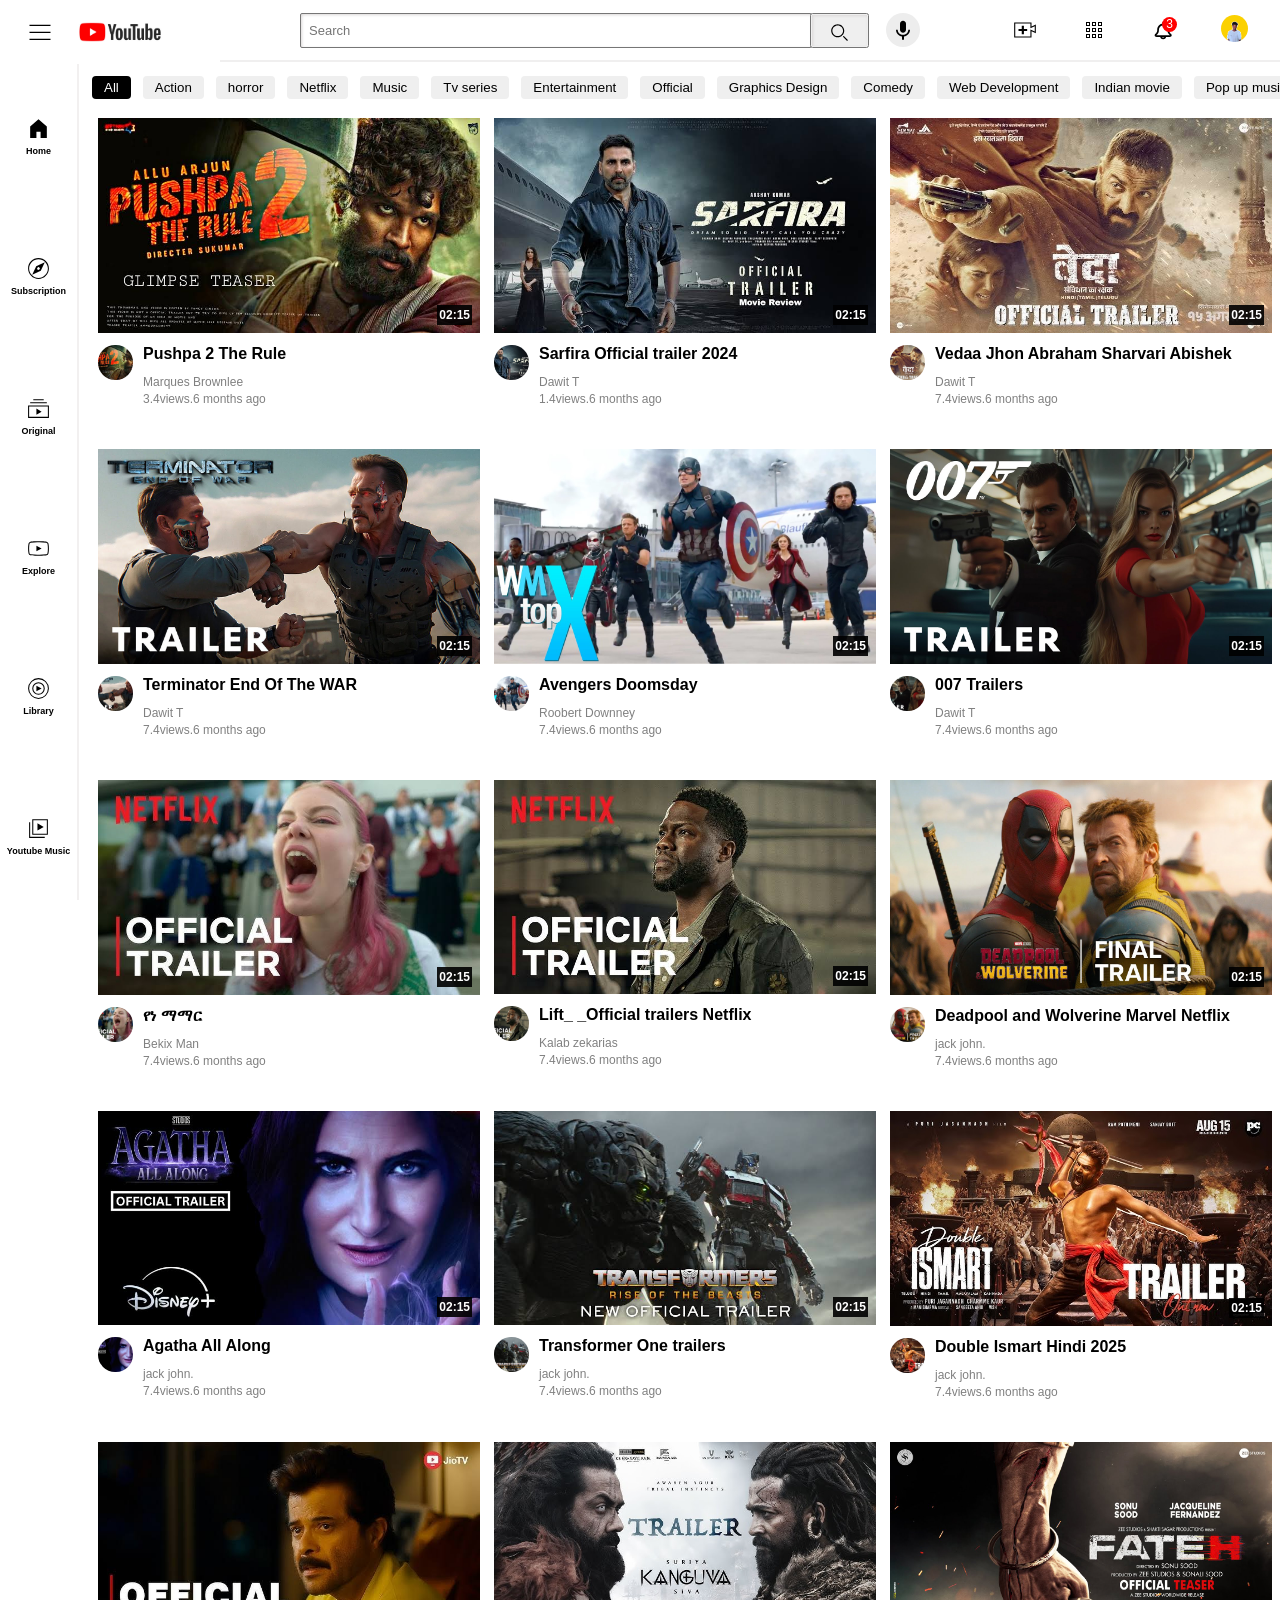
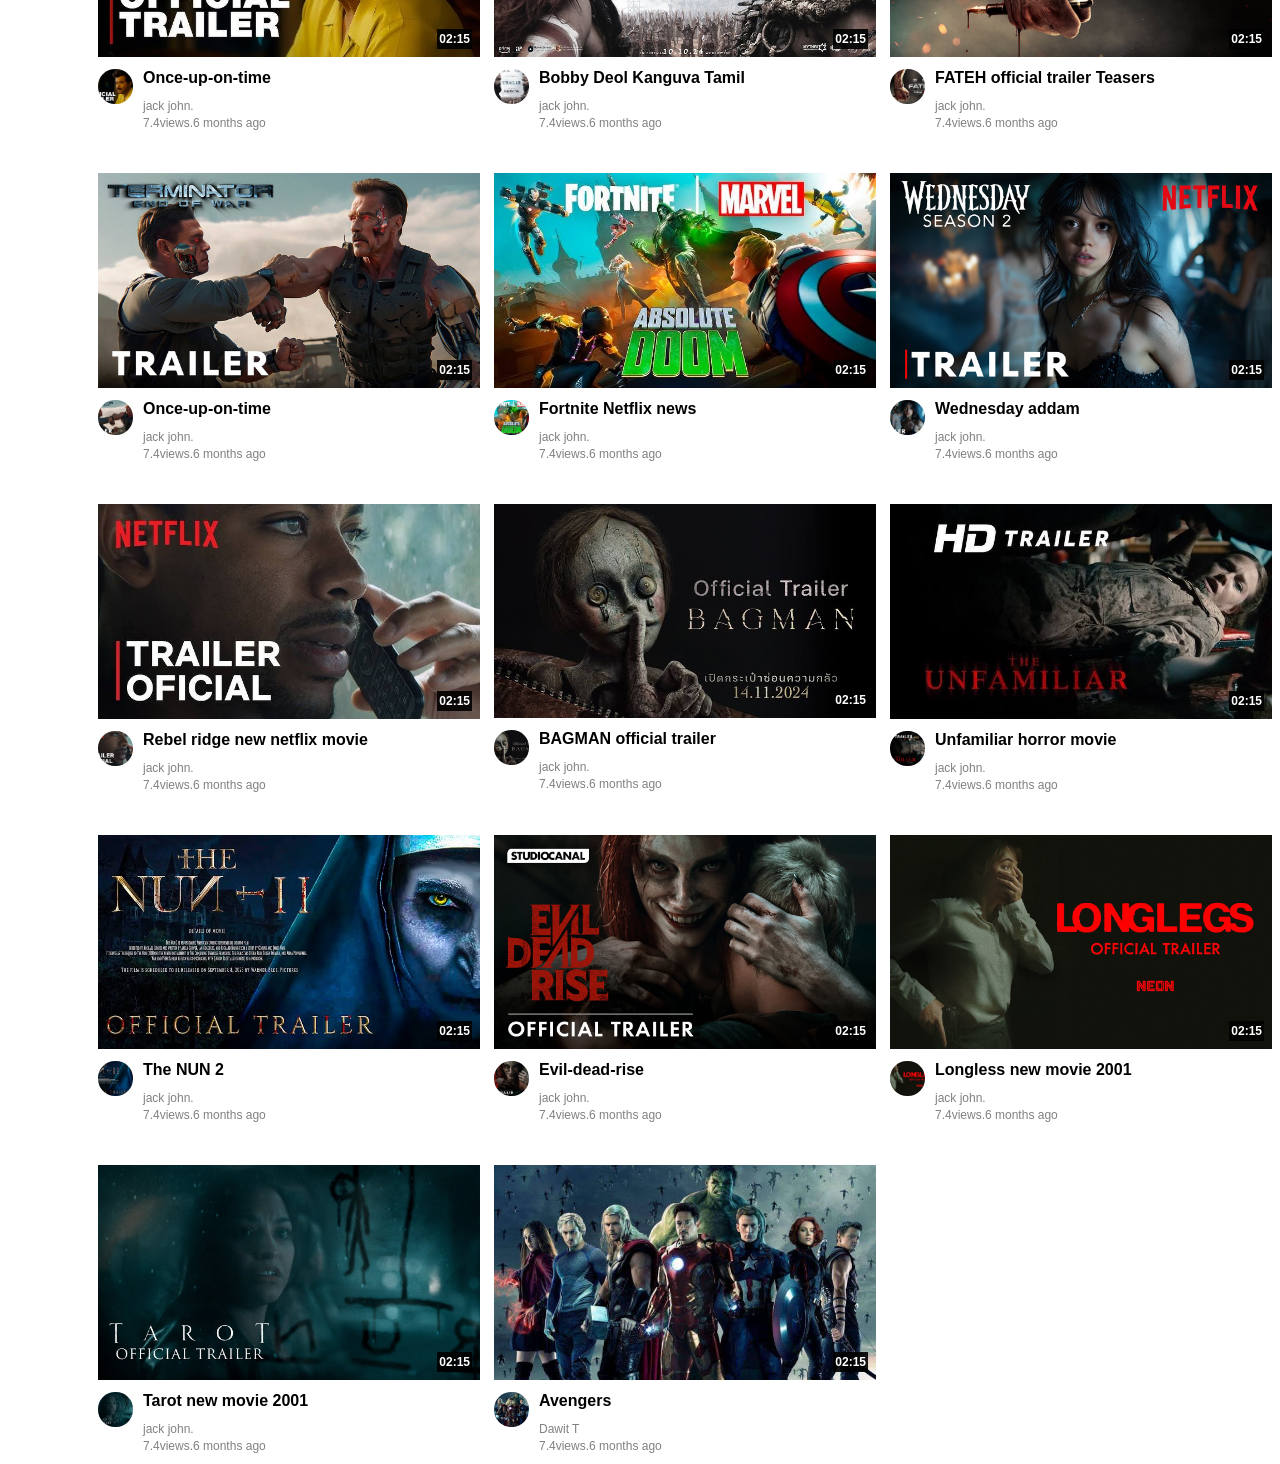
==== index.html @ 9d621e64 "Update and rename youtube.html to index.html" ====
<!DOCTYPE html>
<html>
    <head>
        <title>youtube.com</title>
        <meta charset="utf-8">
        <link rel="stylesheet" href="youtube.css">
        <link rel="stylesheet" href="https://cdnjs.cloudflare.com/ajax/libs/font-awesome/6.6.0/css/all.min.css" />
    </head>
    <body>
       
          
        <div class="header">
            <div class="left-section">
               <div class="menu js-menu"> <img src="YT icon/hamburger-menu.svg"></div> 
                <img class="youtube-logo" src="youtube-logo.png">
            </div>
            <div class="middle-section">
                <input class="input" type="text" name="" placeholder="Search">
                <button class="search">
                    <img src="YT icon/magnifiers.svg" alt="">
                    <div class="voice-tool">search</div>
                </button>
                <button class="micraphone">
                    <img src="YT icon/voice-fill-svgrepo-com.svg" alt="">
                    <div class="voice-tool">search by voice</div>
                </button>
            </div>
            <div class="right-section">
                <div class="upload-icon-container">
                    <img class="upload-icon" src="YT icon/upload.svg">
                    <div class=" voice-tool tool">upload video</div>
                </div>
                <div class="youtube-app-icon">
                    <img class="apps" src="YT icon/youtube-apps.svg">
                    <div class="voice-tool">apps</div>
                </div>
                <div class="notfication-container">
                    <img class="notification-icon" src="YT icon/notification-4-svgrepo-com.svg">
                      <div class="notify-num">3</div>
                      <div class="voice-tool">Notifications</div>
                </div>
                <div><img class="top-profile-picture" src="YT Image/piscart.jpg" alt=""></div>
            </div>
        </div>
      
          <div class="side-bar">
              <div class="side">
                 <img src="YT icon/home.svg" alt="">
                 <div>Home</div>
             </div>
              <div class="side ">
                   <img src="YT icon/explore.svg" alt="">
                   <div>Subscription</div>
              </div>
              <div class="side ">
                   <img src="YT icon/subscriptions.svg" alt="">
                   <div>Original</div>
              </div>
              <div class="side ">
                <img src="YT icon/originals.svg" alt="">
                <div>Explore</div>
              </div>
              <div class="side" tooltips="music">
                <img src="YT icon/youtube-music.svg" alt="">
                <div>Library</div>
              </div>
              <div class="side ">
                  <img src="YT icon/library.svg" alt="">
                  <div>Youtube Music</div>
              </div>
          </div>

          <div class="absolute-side-bar js-absolute-side-bar">
              <div class="absolute-side-bar-header">
                <div class="left-section side-top">
                    <div class="menu js-menu"> <img src="YT icon/hamburger-menu.svg"></div> 
                     <img class="youtube-logo" src="youtube-logo.png">
                 </div>
                 
                 <div class="absolute-side-bar-middle">
                    <div class="absolute-side-bar-middle-items" style="font-weight: bold">
                        <img src="YT icon/home.svg" alt="">
                         <span>Home</span>
                    </div>
                    <div class="absolute-side-bar-middle-items">
                        <img src="YT icon/explore.svg" alt="">
                         <span>Explore</span>
                    </div>
                    <div class="absolute-side-bar-middle-items">
                        <img src="YT icon/subscriptions.svg" alt="">
                         <span>Subscription</span>
                    </div>
                 </div>
                 <hr style="width: 85%;border: 0;height: 1px;background: #ccc;">
                 <div class="absolute-side-bar-middle">
                    <div class="absolute-side-bar-middle-items">
                        <img src="YT icon/library.svg" alt="">
                         <span>You</span>
                    </div>
                    <div class="absolute-side-bar-middle-items">
                        <img src="YT icon/explore.svg" alt="">
                         <span>History</span>
                    </div>
                 </div>
                 <hr style="width: 85%;border: 0;height: 1px;background: #ccc;">
                 <div style="padding-left: 29px; font-style: italic;margin-bottom: 18px;">
                    <p>Sign in to like video,<br> comment, and subscribe</p>
                    <button class="sign-in-button">Sign in</button>
                 </div>
                 <hr style="width: 85%;border: 0;height: 1px;background: #ccc;">
                 <div class="absolute-side-bar-middle">
                    <h3>Explore</h3>
                    <div class="absolute-side-bar-middle-items">
                        <img src="YT icon/library.svg" alt="">
                         <span>Trending</span>
                    </div>
                    <div class="absolute-side-bar-middle-items">
                        <img src="YT icon/explore.svg" alt="">
                         <span>Music</span>
                    </div>
                    <div class="absolute-side-bar-middle-items">
                        <img src="YT icon/subscriptions.svg" alt="">
                         <span>Live</span>
                    </div>
                    <div class="absolute-side-bar-middle-items">
                        <img src="YT icon/home.svg" alt="">
                         <span>Gaming</span>
                    </div>
                    <div class="absolute-side-bar-middle-items">
                        <img src="YT icon/voice-search-icon.svg" alt="">
                         <span>News</span>
                    </div>
                    <div class="absolute-side-bar-middle-items">
                        <img src="YT icon/subscriptions.svg" alt="">
                         <span>Sports</span>
                    </div>
                    <div class="absolute-side-bar-middle-items">
                        <img src="YT icon/library.svg" alt="">
                         <span>Learning</span>
                    </div>
                    <div class="absolute-side-bar-middle-items">
                        <img src="YT icon/explore.svg" alt="">
                         <span>Fashion and beauty</span>
                    </div>
                 </div>
              </div>   
          </div>

          <div class="top-button">
             <button class="btn is-toggled js-active">All</button>
             <button class="btn btn-action" name = "action">Action</button>
             <button class="btn btn-action" name = "horror">horror</button>
             <button class="btn btn-action" name = "netflix">Netflix</button>
             <button class="btn">Music</button>
             <button class="btn">Tv series</button>
             <button class="btn">Entertainment</button>
             <button class="btn">Official</button>
             <button class="btn">Graphics Design</button>
             <button class="btn">Comedy</button>
             <button class="btn">Web Development</button>
             <button class="btn">Indian movie</button>
             <button class="btn">Pop up music</button>
             <button class="btn">Amharic film</button>
             <button class="btn">Sport</button>
             <button class="btn">Recently uploaded</button>
          </div>
         <div class="isClosed">
            <div class="trailer-container">
                <div class="video-cont">
                    <video class="video" src="YT video/avg.mp4" controls></video>
                    <div class="close-video">X</div>
                </div>
               
              </div>

         </div>
    <div class="js-grid-container ">
        <div class="video-grid ">
          
        </div>
       </div>
        



       <script type="module" src="index.js"></script>
    </body>
</html>
---- youtube.css ----
body{
    padding-top: 110px;
    padding-left:90px;
    position: relative;
    overflow-x: hidden;
    font-family: Arial;
}
.side{
    background-color: transparent;
    height: 130px;
    width:109%;
    margin-bottom: 15px;
    margin-top:13px;
    margin-right: 23px;
    font-size: 20px;
    margin-left: 13px;
    padding-top: 15px;
    padding-bottom: 4px;
    text-align: center;
    cursor: pointer;
}
.side:hover{
    background-color: rgb(229, 227, 227);
}
.side-bar{
   
    position:fixed;
    display: flex;
    flex-direction: column;
    align-items: center;
    justify-content: start;
    background-color: rgb(255, 255, 255);
    top:60px;
    bottom: 0;
    left: 0px;
    width: 77px;
    z-index: 100;
    border-right: 2px solid rgb(242, 240, 240);
  
}
.side{
    display: flex;
    flex-direction: column;
    align-items: center;
    justify-content: center;
    margin: 0;
}
.side img{
    width: 25px;
    margin-bottom: 5px;
}
.side div{
    font-size: 9px;
    font-family: Arial;
    font-weight: bold;
}
.header{
    background-color: white;
    display: flex;
    flex-direction: row;
    height: 60px;
    margin-bottom:20px;
    border-bottom: 2px solid rgb(240, 239, 239);
    position:fixed;
    top: 0;
    left: 0;
    right: 0;
    z-index: 4;
}
.left-section{
    width: 300px;
    display: flex;
    align-items: center;
    overflow: hidden;
}

.menu{
     margin-left: 16px;
     margin-right: 9px;
    background-color: transparent;
    height: 30px;
    width: 30px;
    padding: 10px 10px;
   border-radius: 25px;
   
}
.menu img{
    width: 28px;
    margin-top: 2px;
}
.menu:hover{
    background-color: rgb(236, 232, 232); 
}
.youtube-logo{
    width:90px;
    
    object-fit: cover;

}
.middle-section{
    flex: 1;
    align-items: center;
    display: flex;
}
.input{
    width: 90px;
    flex: 1;
    max-width: 500px;
   height: 31px;
   font-weight: bold;
    font-family: Arial;
    border-radius: 2px;
    border-width: 1px;
    padding-left: 8px;
    border-style: solid;
    box-shadow: inset 1px 1px 3px rgb(219, 216, 216);
}
.input:focus{
    outline: none;
}
.input::placeholder{
    font-weight: 400;
    font-size: 13px;
    padding-top: 8px;
}
.search{
   display: flex;
   justify-content: center;
   height: 35px;
    padding-left: 18px;
    padding-right: 18px;
    margin-left: -2px;
    margin-right: 17px;
    position: relative;
    box-shadow: inset 1px 1px 3px rgb(219, 216, 216);
    cursor: pointer;
    z-index: 4;
}
.search img{
    margin-top: 7px;
   
   
    width: 19px;
    font-size: 15px;
}
.micraphone{
    display: flex;
    justify-content: center;
   height: 34px;
   width: 34px;
   border-radius: 17px;
   border: none;
   cursor: pointer;
   background-color: rgb(237, 237, 237);
   position: relative;
   z-index: 4;
}
.micraphone img{
    margin-top: 2px;
    width: 28px;
}
.voice-tool{
    position:absolute;
    top: 40px;
    
    background-color: rgb(141, 140, 140);
    color: rgb(255, 255, 255);
    padding: 5px 8px 5px 8px;
   
    z-index: 200;
    display: flex;
    
    border-radius: 2px;
    opacity: 0;
    transition: 0.2s;
    pointer-events: none;
    white-space:nowrap;
}

.upload-icon-container,
.notfication-container,
.youtube-app-icon{
    font-family: Arial;
    position: relative;
    display: flex;
    justify-content: center;
    align-items: center;
   font-size: 14px;
   
}

 .micraphone:hover .voice-tool,
 .search:hover .voice-tool,
 .upload-icon-container:hover .voice-tool,
 .youtube-app-icon:hover .voice-tool,
 .notfication-container:hover .voice-tool{
    opacity: 1;
 }

.right-section{
    margin-right: 10PX;
    width: 280px;
    display: flex;
    flex-shrink:flex;
    justify-content: space-around;
    align-items: center;
}
.right-section div{
    cursor: pointer;
}
.top-profile-picture{
    width: 27px;
    height: 27px;
    border-radius: 50%;
}
.apps{
   width: 24px;
}
.upload-icon{
    width: 26px;
}
.notification-icon{
    width: 27px;
}
.notify-num{
    position: absolute;
    top: 0;
    display: flex;
    justify-content: center;
    align-items: center;
    right: 0px;
    background-color: red;
    color: white;
    width: 15px;
    height: 15px;
    font-size: 12px;
    border-radius: 50%;
}

.absolute-side-bar{
    position: fixed;
    background-color: rgb(255, 255, 255);
    top: -10px;
    width: 240px;
    height: 100vh;
    z-index: 100;
    overflow-y: scroll;
    overflow-x: hidden;
    left:-100%;
    transition: left .35s;
}

.absolute-side-bar-header{
    padding: 72px 0 0 0;
}
.side-top{
    overflow: hidden;
    position: fixed;
    top: 0;
    left: 0;
    width: 220px;
    background-color: rgb(255, 255, 255);
}
.side-bar-visible{
    left: 0%;
}
.absolute-side-bar-middle{
    padding: 15px 23px 23px 23px;
   /*  padding-left: 23px;
    padding-top: 15px; */
}
.absolute-side-bar-middle-items{
    display: flex;
    align-items: center;
    gap: 14px;
    font-size: 15px;
    font-style: italic;
    font-weight: 400;
    background-color: transparent;
    padding: 7px 9px;
    border-radius: 13px;
}
.absolute-side-bar-middle-items:hover{
    background-color: rgb(239, 239, 239);
}
.absolute-side-bar-middle-items span{
    cursor: pointer;
}
.absolute-side-bar-middle-items img{
    width: 30px;
}
.explores i{
    font-size: 24px;
    padding-left: 3px;
}
.sign-in-button{
    padding: 8px 16px;
    background-color: rgb(243, 243, 243);
    border: none;
    border: 1px solid rgb(215, 215, 215);
    border-radius: 17px;
    font-weight: bold;
    color: hsl(240, 78%, 61%);
    font-size: 15px;
    font-style: italic;
    cursor: pointer;
    transition: background-color .2s;
}
.sign-in-button:hover{
    background-color: hsla(240, 100%, 50%, 0.1);
}
.top-button{
    display: flex;
    align-items: center;
    justify-content: space-between;
    gap: 5px;
    position: fixed;
    top: 62px;
    left: 92px;
    background-color: rgb(255, 255, 255);
    padding-top: 14px;
    padding-bottom: 8px;
    width: 100%;
    overflow-x: scroll;
    flex: none;
    z-index: 2;
  
}

.top-button::-webkit-scrollbar{
    display: none;
}
.top-button button{
    white-space: nowrap;
    border: none;
    border-radius: 4px;
    padding: 4px 12px;
    margin-right: 7px;
    cursor: pointer;
}
.is-toggled{
    background-color: rgb(0, 0, 0);
    color:rgb(255, 255, 255);
}
.thumbnail{
   width:100%;
   margin-bottom: 8px; 
   cursor: pointer;
}
.video-info img {
    width: 35px;
    height: 35px;
    object-fit: cover;
    border-radius: 17px;
}
.image-container{
    position: relative;
}
.video-time{
    position: absolute;
    bottom: 20px;
    right: 8px;
    font-family: Arial;
    font-size: 12px;
    color: white;
    font-weight: bold;
    padding: 3px 2px;
    background-color: rgba(0,0,0,0.9);
}
.video-info h4{
    font-family:Arial;
    font-weight:bold;
    width: 100%;
    margin-top: 0;
    margin-bottom: 12px;
}
.stats p{
    margin-top: 0;
    margin-bottom: 0;
    color: gray;
    font-family: Arial;
    font-size: 12px;
    margin-bottom: 3px;
}
.video-info p{
   
}
.video-about{
 display: grid;
 grid-template-columns: 45px 1fr;
}
.video-grid{
    display: grid;
    grid-template-columns:  1fr 1fr 1fr;
    column-gap: 14px;
    row-gap: 40px;
}
.trailer-container{
  
    position: relative;
 }
.video-cont{
    position: relative;
    background-color: rgb(0, 0, 0);
    padding: 38px 0;
}
.js-grid-container{
   /*  position: relative; */
}

.moving-right{
    padding-left: 153px;
    transition: padding 0.27s linear .1s;
}
.isClosed{
    display: none;
    opacity: 0;
    transition: opacity 2s;
    
}
.isClose{
    display: block;
    opacity: 1;
}
.video-cont video{
  position: relative;
   width: 80%;
   top: 50%;
   left: 50%;
   transform: translate(-50%,0%);
}
.js-video-grid{
   display: none;
}
.close-video{
  position: absolute;
  top: 9px;
  left: 10px;
  color: white;
  cursor: pointer;
 
}
@media(max-width:750px){
    .video-grid{
        grid-template-columns:   1fr 1fr;
    }
}


@media(max-width:550px){
    .video-grid{
        grid-template-columns: 1fr;
    }
    .side-bar{    
        display: none;
    }
    .middle-section{
       /*  position: relative; */
    }
    .input{
     display: none;
    }
    .search{
        display: none;
    }
    .close-Search{
        visibility: visible;
    }
    .top-button{
        left: 0;
        padding-left: 10px;
    }
    body{
        padding-left:0;
    }
}
.subscribe{
   
   
   
    cursor: pointer;
}
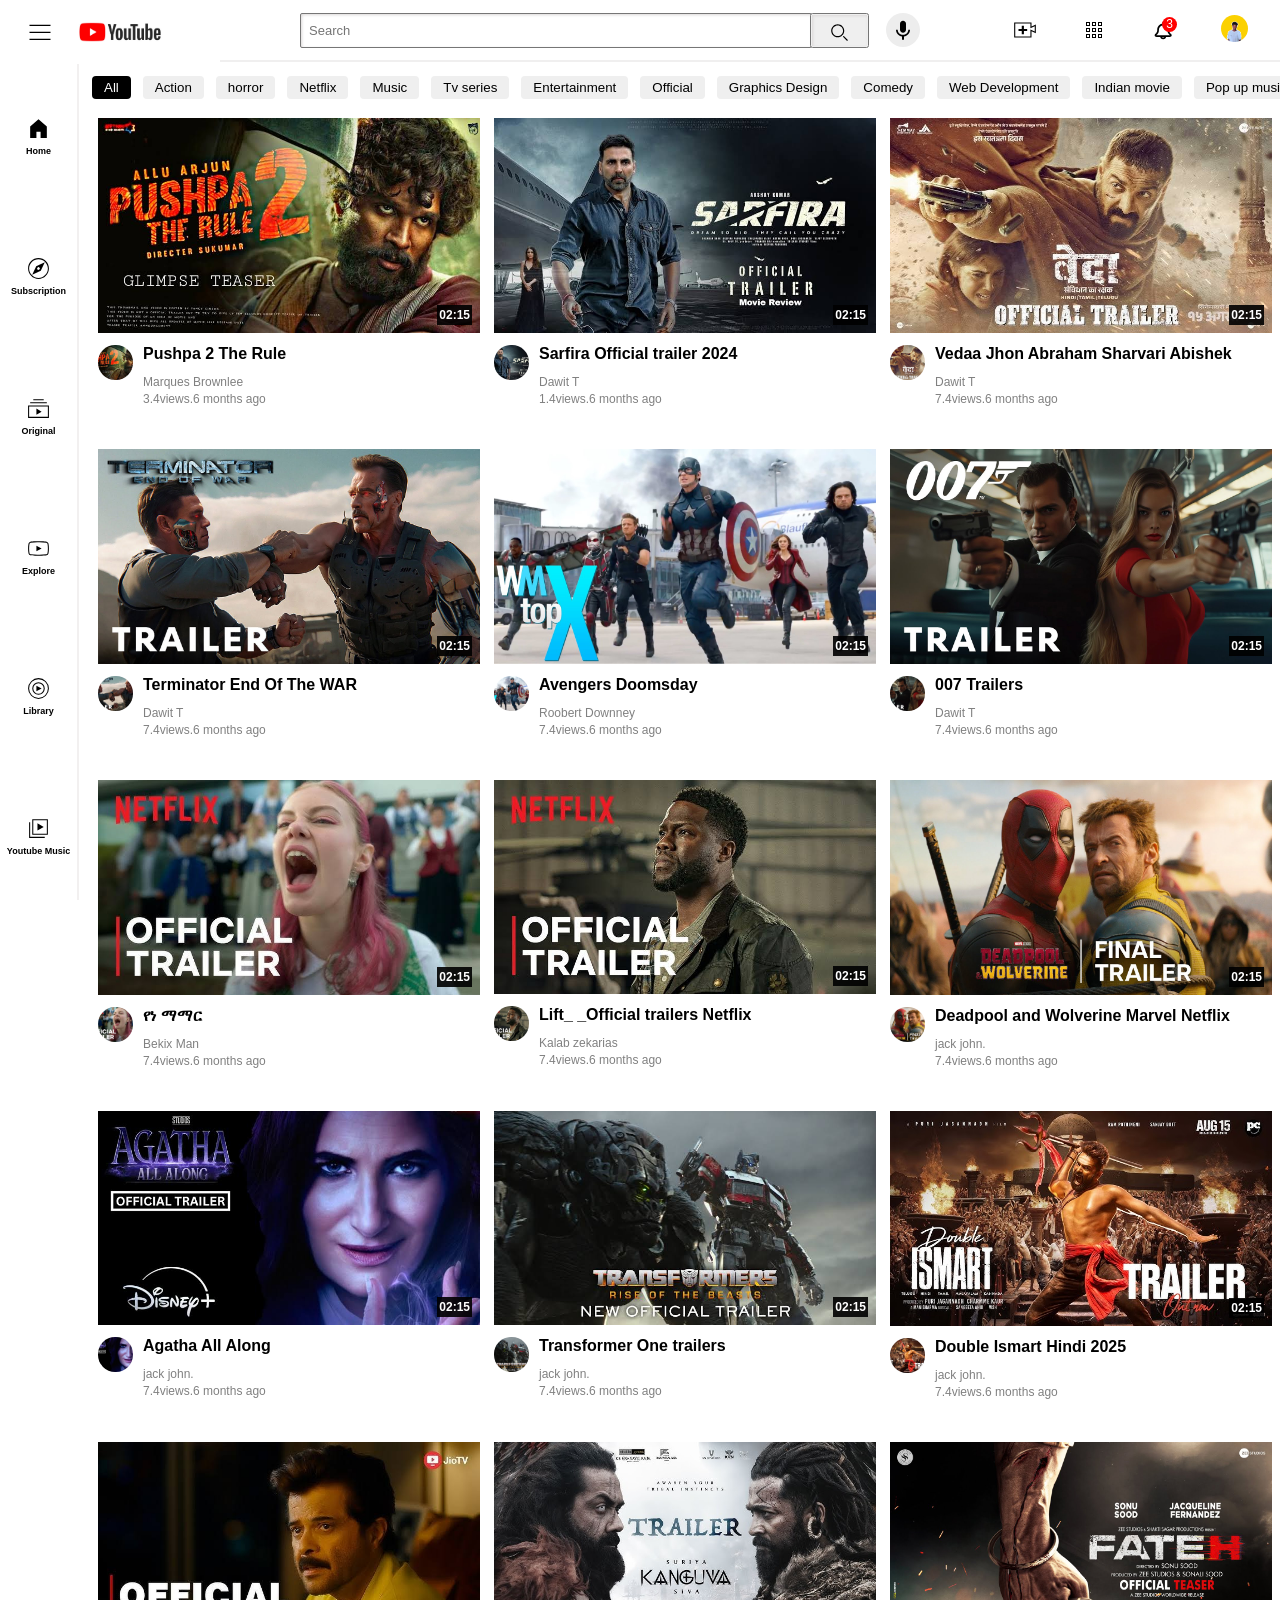
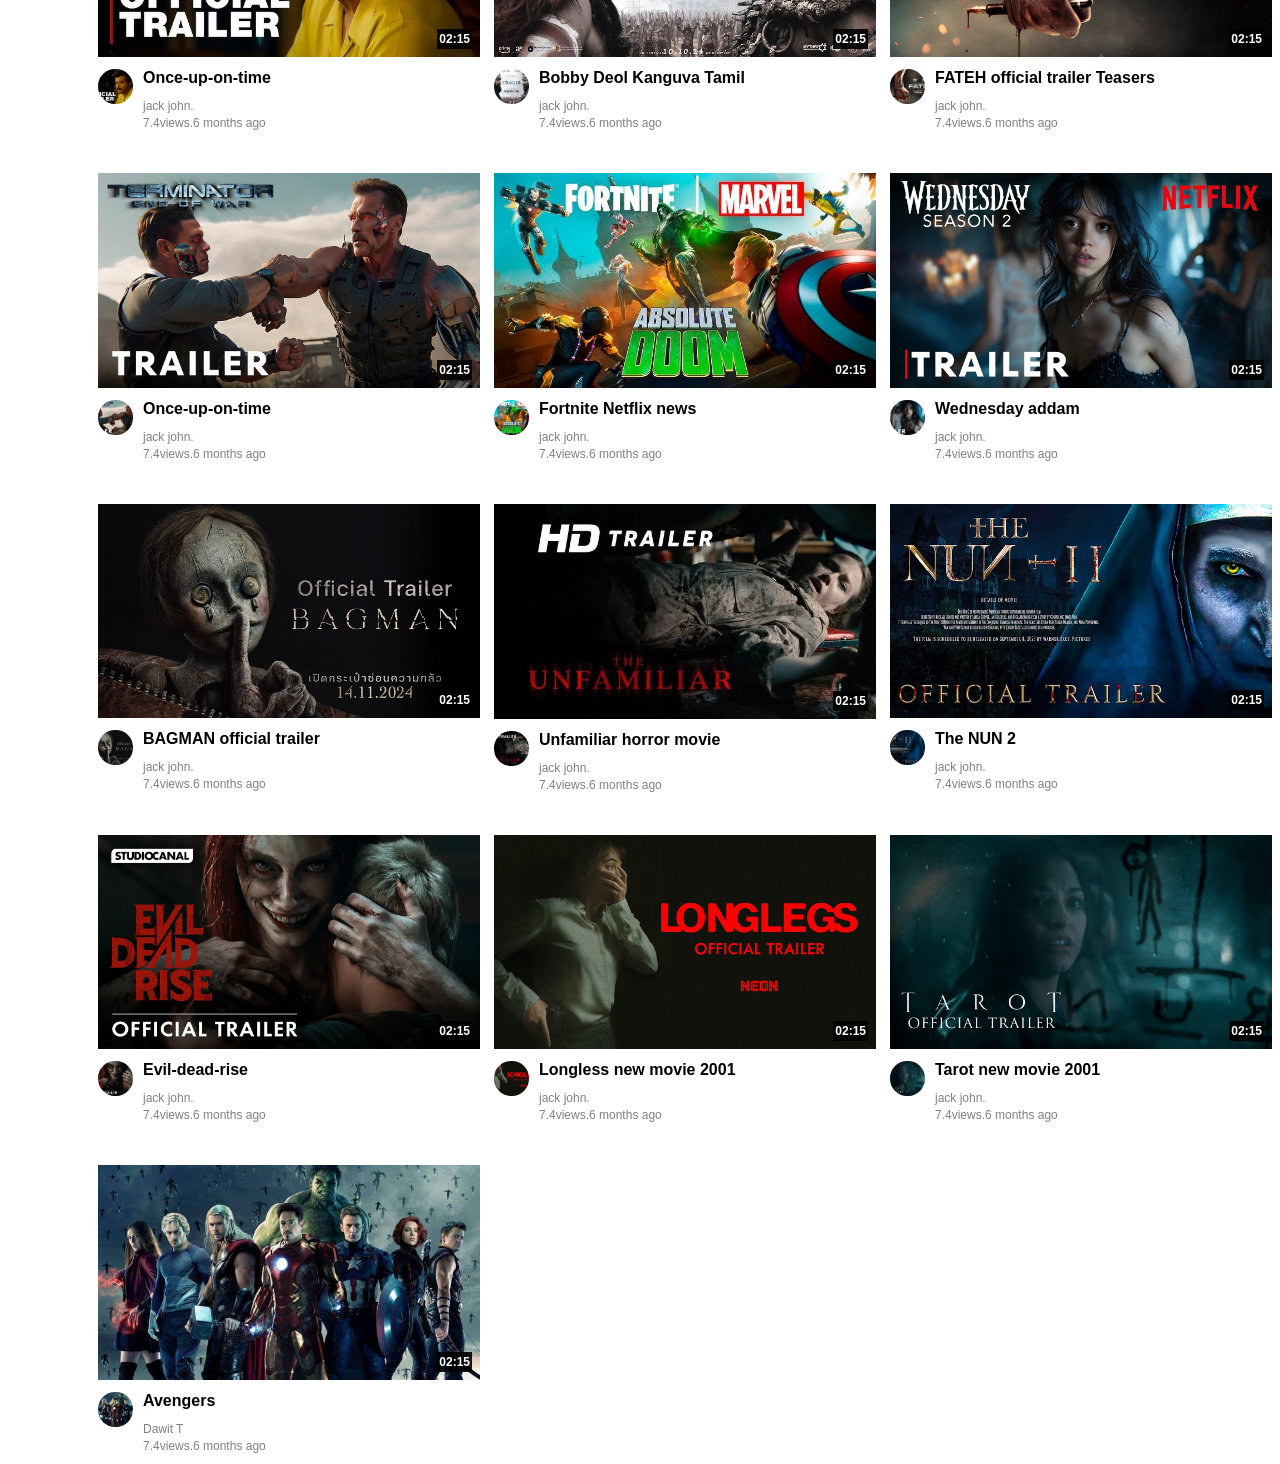
==== commit 30cc8af6: "Initial commit" ====
--- a/index.html
+++ b/index.html
@@ -1,188 +1,188 @@
-<!DOCTYPE html>
-<html>
-    <head>
-        <title>youtube.com</title>
-        <meta charset="utf-8">
-        <link rel="stylesheet" href="youtube.css">
-        <link rel="stylesheet" href="https://cdnjs.cloudflare.com/ajax/libs/font-awesome/6.6.0/css/all.min.css" />
-    </head>
-    <body>
-       
-          
-        <div class="header">
-            <div class="left-section">
-               <div class="menu js-menu"> <img src="YT icon/hamburger-menu.svg"></div> 
-                <img class="youtube-logo" src="youtube-logo.png">
-            </div>
-            <div class="middle-section">
-                <input class="input" type="text" name="" placeholder="Search">
-                <button class="search">
-                    <img src="YT icon/magnifiers.svg" alt="">
-                    <div class="voice-tool">search</div>
-                </button>
-                <button class="micraphone">
-                    <img src="YT icon/voice-fill-svgrepo-com.svg" alt="">
-                    <div class="voice-tool">search by voice</div>
-                </button>
-            </div>
-            <div class="right-section">
-                <div class="upload-icon-container">
-                    <img class="upload-icon" src="YT icon/upload.svg">
-                    <div class=" voice-tool tool">upload video</div>
-                </div>
-                <div class="youtube-app-icon">
-                    <img class="apps" src="YT icon/youtube-apps.svg">
-                    <div class="voice-tool">apps</div>
-                </div>
-                <div class="notfication-container">
-                    <img class="notification-icon" src="YT icon/notification-4-svgrepo-com.svg">
-                      <div class="notify-num">3</div>
-                      <div class="voice-tool">Notifications</div>
-                </div>
-                <div><img class="top-profile-picture" src="YT Image/piscart.jpg" alt=""></div>
-            </div>
-        </div>
-      
-          <div class="side-bar">
-              <div class="side">
-                 <img src="YT icon/home.svg" alt="">
-                 <div>Home</div>
-             </div>
-              <div class="side ">
-                   <img src="YT icon/explore.svg" alt="">
-                   <div>Subscription</div>
-              </div>
-              <div class="side ">
-                   <img src="YT icon/subscriptions.svg" alt="">
-                   <div>Original</div>
-              </div>
-              <div class="side ">
-                <img src="YT icon/originals.svg" alt="">
-                <div>Explore</div>
-              </div>
-              <div class="side" tooltips="music">
-                <img src="YT icon/youtube-music.svg" alt="">
-                <div>Library</div>
-              </div>
-              <div class="side ">
-                  <img src="YT icon/library.svg" alt="">
-                  <div>Youtube Music</div>
-              </div>
-          </div>
-
-          <div class="absolute-side-bar js-absolute-side-bar">
-              <div class="absolute-side-bar-header">
-                <div class="left-section side-top">
-                    <div class="menu js-menu"> <img src="YT icon/hamburger-menu.svg"></div> 
-                     <img class="youtube-logo" src="youtube-logo.png">
-                 </div>
-                 
-                 <div class="absolute-side-bar-middle">
-                    <div class="absolute-side-bar-middle-items" style="font-weight: bold">
-                        <img src="YT icon/home.svg" alt="">
-                         <span>Home</span>
-                    </div>
-                    <div class="absolute-side-bar-middle-items">
-                        <img src="YT icon/explore.svg" alt="">
-                         <span>Explore</span>
-                    </div>
-                    <div class="absolute-side-bar-middle-items">
-                        <img src="YT icon/subscriptions.svg" alt="">
-                         <span>Subscription</span>
-                    </div>
-                 </div>
-                 <hr style="width: 85%;border: 0;height: 1px;background: #ccc;">
-                 <div class="absolute-side-bar-middle">
-                    <div class="absolute-side-bar-middle-items">
-                        <img src="YT icon/library.svg" alt="">
-                         <span>You</span>
-                    </div>
-                    <div class="absolute-side-bar-middle-items">
-                        <img src="YT icon/explore.svg" alt="">
-                         <span>History</span>
-                    </div>
-                 </div>
-                 <hr style="width: 85%;border: 0;height: 1px;background: #ccc;">
-                 <div style="padding-left: 29px; font-style: italic;margin-bottom: 18px;">
-                    <p>Sign in to like video,<br> comment, and subscribe</p>
-                    <button class="sign-in-button">Sign in</button>
-                 </div>
-                 <hr style="width: 85%;border: 0;height: 1px;background: #ccc;">
-                 <div class="absolute-side-bar-middle">
-                    <h3>Explore</h3>
-                    <div class="absolute-side-bar-middle-items">
-                        <img src="YT icon/library.svg" alt="">
-                         <span>Trending</span>
-                    </div>
-                    <div class="absolute-side-bar-middle-items">
-                        <img src="YT icon/explore.svg" alt="">
-                         <span>Music</span>
-                    </div>
-                    <div class="absolute-side-bar-middle-items">
-                        <img src="YT icon/subscriptions.svg" alt="">
-                         <span>Live</span>
-                    </div>
-                    <div class="absolute-side-bar-middle-items">
-                        <img src="YT icon/home.svg" alt="">
-                         <span>Gaming</span>
-                    </div>
-                    <div class="absolute-side-bar-middle-items">
-                        <img src="YT icon/voice-search-icon.svg" alt="">
-                         <span>News</span>
-                    </div>
-                    <div class="absolute-side-bar-middle-items">
-                        <img src="YT icon/subscriptions.svg" alt="">
-                         <span>Sports</span>
-                    </div>
-                    <div class="absolute-side-bar-middle-items">
-                        <img src="YT icon/library.svg" alt="">
-                         <span>Learning</span>
-                    </div>
-                    <div class="absolute-side-bar-middle-items">
-                        <img src="YT icon/explore.svg" alt="">
-                         <span>Fashion and beauty</span>
-                    </div>
-                 </div>
-              </div>   
-          </div>
-
-          <div class="top-button">
-             <button class="btn is-toggled js-active">All</button>
-             <button class="btn btn-action" name = "action">Action</button>
-             <button class="btn btn-action" name = "horror">horror</button>
-             <button class="btn btn-action" name = "netflix">Netflix</button>
-             <button class="btn">Music</button>
-             <button class="btn">Tv series</button>
-             <button class="btn">Entertainment</button>
-             <button class="btn">Official</button>
-             <button class="btn">Graphics Design</button>
-             <button class="btn">Comedy</button>
-             <button class="btn">Web Development</button>
-             <button class="btn">Indian movie</button>
-             <button class="btn">Pop up music</button>
-             <button class="btn">Amharic film</button>
-             <button class="btn">Sport</button>
-             <button class="btn">Recently uploaded</button>
-          </div>
-         <div class="isClosed">
-            <div class="trailer-container">
-                <div class="video-cont">
-                    <video class="video" src="YT video/avg.mp4" controls></video>
-                    <div class="close-video">X</div>
-                </div>
-               
-              </div>
-
-         </div>
-    <div class="js-grid-container ">
-        <div class="video-grid ">
-          
-        </div>
-       </div>
-        
-
-
-
-       <script type="module" src="index.js"></script>
-    </body>
-</html>
+<!DOCTYPE html>
+<html>
+    <head>
+        <title>youtube.com</title>
+        <meta charset="utf-8">
+        <link rel="stylesheet" href="youtube.css">
+        <link rel="stylesheet" href="https://cdnjs.cloudflare.com/ajax/libs/font-awesome/6.6.0/css/all.min.css" />
+    </head>
+    <body>
+       
+          
+        <div class="header">
+            <div class="left-section">
+               <div class="menu js-menu"> <img src="YT icon/hamburger-menu.svg"></div> 
+                <img class="youtube-logo" src="youtube-logo.png">
+            </div>
+            <div class="middle-section">
+                <input class="input" type="text" name="" placeholder="Search">
+                <button class="search">
+                    <img src="YT icon/magnifiers.svg" alt="">
+                    <div class="voice-tool">search</div>
+                </button>
+                <button class="micraphone">
+                    <img src="YT icon/voice-fill-svgrepo-com.svg" alt="">
+                    <div class="voice-tool">search by voice</div>
+                </button>
+            </div>
+            <div class="right-section">
+                <div class="upload-icon-container">
+                    <img class="upload-icon" src="YT icon/upload.svg">
+                    <div class=" voice-tool tool">upload video</div>
+                </div>
+                <div class="youtube-app-icon">
+                    <img class="apps" src="YT icon/youtube-apps.svg">
+                    <div class="voice-tool">apps</div>
+                </div>
+                <div class="notfication-container">
+                    <img class="notification-icon" src="YT icon/notification-4-svgrepo-com.svg">
+                      <div class="notify-num">3</div>
+                      <div class="voice-tool">Notifications</div>
+                </div>
+                <div><img class="top-profile-picture" src="YT Image/piscart.jpg" alt=""></div>
+            </div>
+        </div>
+      
+          <div class="side-bar">
+              <div class="side">
+                 <img src="YT icon/home.svg" alt="">
+                 <div>Home</div>
+             </div>
+              <div class="side ">
+                   <img src="YT icon/explore.svg" alt="">
+                   <div>Subscription</div>
+              </div>
+              <div class="side ">
+                   <img src="YT icon/subscriptions.svg" alt="">
+                   <div>Original</div>
+              </div>
+              <div class="side ">
+                <img src="YT icon/originals.svg" alt="">
+                <div>Explore</div>
+              </div>
+              <div class="side" tooltips="music">
+                <img src="YT icon/youtube-music.svg" alt="">
+                <div>Library</div>
+              </div>
+              <div class="side ">
+                  <img src="YT icon/library.svg" alt="">
+                  <div>Youtube Music</div>
+              </div>
+          </div>
+
+          <div class="absolute-side-bar js-absolute-side-bar">
+              <div class="absolute-side-bar-header">
+                <div class="left-section side-top">
+                    <div class="menu js-menu"> <img src="YT icon/hamburger-menu.svg"></div> 
+                     <img class="youtube-logo" src="youtube-logo.png">
+                 </div>
+                 
+                 <div class="absolute-side-bar-middle">
+                    <div class="absolute-side-bar-middle-items" style="font-weight: bold">
+                        <img src="YT icon/home.svg" alt="">
+                         <span>Home</span>
+                    </div>
+                    <div class="absolute-side-bar-middle-items">
+                        <img src="YT icon/explore.svg" alt="">
+                         <span>Explore</span>
+                    </div>
+                    <div class="absolute-side-bar-middle-items">
+                        <img src="YT icon/subscriptions.svg" alt="">
+                         <span>Subscription</span>
+                    </div>
+                 </div>
+                 <hr style="width: 85%;border: 0;height: 1px;background: #ccc;">
+                 <div class="absolute-side-bar-middle">
+                    <div class="absolute-side-bar-middle-items">
+                        <img src="YT icon/library.svg" alt="">
+                         <span>You</span>
+                    </div>
+                    <div class="absolute-side-bar-middle-items">
+                        <img src="YT icon/explore.svg" alt="">
+                         <span>History</span>
+                    </div>
+                 </div>
+                 <hr style="width: 85%;border: 0;height: 1px;background: #ccc;">
+                 <div style="padding-left: 29px; font-style: italic;margin-bottom: 18px;">
+                    <p>Sign in to like video,<br> comment, and subscribe</p>
+                    <button class="sign-in-button">Sign in</button>
+                 </div>
+                 <hr style="width: 85%;border: 0;height: 1px;background: #ccc;">
+                 <div class="absolute-side-bar-middle">
+                    <h3>Explore</h3>
+                    <div class="absolute-side-bar-middle-items">
+                        <img src="YT icon/library.svg" alt="">
+                         <span>Trending</span>
+                    </div>
+                    <div class="absolute-side-bar-middle-items">
+                        <img src="YT icon/explore.svg" alt="">
+                         <span>Music</span>
+                    </div>
+                    <div class="absolute-side-bar-middle-items">
+                        <img src="YT icon/subscriptions.svg" alt="">
+                         <span>Live</span>
+                    </div>
+                    <div class="absolute-side-bar-middle-items">
+                        <img src="YT icon/home.svg" alt="">
+                         <span>Gaming</span>
+                    </div>
+                    <div class="absolute-side-bar-middle-items">
+                        <img src="YT icon/voice-search-icon.svg" alt="">
+                         <span>News</span>
+                    </div>
+                    <div class="absolute-side-bar-middle-items">
+                        <img src="YT icon/subscriptions.svg" alt="">
+                         <span>Sports</span>
+                    </div>
+                    <div class="absolute-side-bar-middle-items">
+                        <img src="YT icon/library.svg" alt="">
+                         <span>Learning</span>
+                    </div>
+                    <div class="absolute-side-bar-middle-items">
+                        <img src="YT icon/explore.svg" alt="">
+                         <span>Fashion and beauty</span>
+                    </div>
+                 </div>
+              </div>   
+          </div>
+
+          <div class="top-button">
+             <button class="btn is-toggled js-active">All</button>
+             <button class="btn btn-action" name = "action">Action</button>
+             <button class="btn btn-action" name = "horror">horror</button>
+             <button class="btn btn-action" name = "netflix">Netflix</button>
+             <button class="btn">Music</button>
+             <button class="btn">Tv series</button>
+             <button class="btn">Entertainment</button>
+             <button class="btn">Official</button>
+             <button class="btn">Graphics Design</button>
+             <button class="btn">Comedy</button>
+             <button class="btn">Web Development</button>
+             <button class="btn">Indian movie</button>
+             <button class="btn">Pop up music</button>
+             <button class="btn">Amharic film</button>
+             <button class="btn">Sport</button>
+             <button class="btn">Recently uploaded</button>
+          </div>
+         <div class="isClosed">
+            <div class="trailer-container">
+                <div class="video-cont">
+                    <video class="video" src="YT video/avg.mp4" controls></video>
+                    <div class="close-video">X</div>
+                </div>
+               
+              </div>
+
+         </div>
+    <div class="js-grid-container ">
+        <div class="video-grid ">
+          
+        </div>
+       </div>
+        
+
+
+
+       <script type="module" src="index.js"></script>
+    </body>
+</html>
--- a/youtube.css
+++ b/youtube.css
@@ -1,482 +1,482 @@
-body{
-    padding-top: 110px;
-    padding-left:90px;
-    position: relative;
-    overflow-x: hidden;
-    font-family: Arial;
-}
-.side{
-    background-color: transparent;
-    height: 130px;
-    width:109%;
-    margin-bottom: 15px;
-    margin-top:13px;
-    margin-right: 23px;
-    font-size: 20px;
-    margin-left: 13px;
-    padding-top: 15px;
-    padding-bottom: 4px;
-    text-align: center;
-    cursor: pointer;
-}
-.side:hover{
-    background-color: rgb(229, 227, 227);
-}
-.side-bar{
-   
-    position:fixed;
-    display: flex;
-    flex-direction: column;
-    align-items: center;
-    justify-content: start;
-    background-color: rgb(255, 255, 255);
-    top:60px;
-    bottom: 0;
-    left: 0px;
-    width: 77px;
-    z-index: 100;
-    border-right: 2px solid rgb(242, 240, 240);
-  
-}
-.side{
-    display: flex;
-    flex-direction: column;
-    align-items: center;
-    justify-content: center;
-    margin: 0;
-}
-.side img{
-    width: 25px;
-    margin-bottom: 5px;
-}
-.side div{
-    font-size: 9px;
-    font-family: Arial;
-    font-weight: bold;
-}
-.header{
-    background-color: white;
-    display: flex;
-    flex-direction: row;
-    height: 60px;
-    margin-bottom:20px;
-    border-bottom: 2px solid rgb(240, 239, 239);
-    position:fixed;
-    top: 0;
-    left: 0;
-    right: 0;
-    z-index: 4;
-}
-.left-section{
-    width: 300px;
-    display: flex;
-    align-items: center;
-    overflow: hidden;
-}
-
-.menu{
-     margin-left: 16px;
-     margin-right: 9px;
-    background-color: transparent;
-    height: 30px;
-    width: 30px;
-    padding: 10px 10px;
-   border-radius: 25px;
-   
-}
-.menu img{
-    width: 28px;
-    margin-top: 2px;
-}
-.menu:hover{
-    background-color: rgb(236, 232, 232); 
-}
-.youtube-logo{
-    width:90px;
-    
-    object-fit: cover;
-
-}
-.middle-section{
-    flex: 1;
-    align-items: center;
-    display: flex;
-}
-.input{
-    width: 90px;
-    flex: 1;
-    max-width: 500px;
-   height: 31px;
-   font-weight: bold;
-    font-family: Arial;
-    border-radius: 2px;
-    border-width: 1px;
-    padding-left: 8px;
-    border-style: solid;
-    box-shadow: inset 1px 1px 3px rgb(219, 216, 216);
-}
-.input:focus{
-    outline: none;
-}
-.input::placeholder{
-    font-weight: 400;
-    font-size: 13px;
-    padding-top: 8px;
-}
-.search{
-   display: flex;
-   justify-content: center;
-   height: 35px;
-    padding-left: 18px;
-    padding-right: 18px;
-    margin-left: -2px;
-    margin-right: 17px;
-    position: relative;
-    box-shadow: inset 1px 1px 3px rgb(219, 216, 216);
-    cursor: pointer;
-    z-index: 4;
-}
-.search img{
-    margin-top: 7px;
-   
-   
-    width: 19px;
-    font-size: 15px;
-}
-.micraphone{
-    display: flex;
-    justify-content: center;
-   height: 34px;
-   width: 34px;
-   border-radius: 17px;
-   border: none;
-   cursor: pointer;
-   background-color: rgb(237, 237, 237);
-   position: relative;
-   z-index: 4;
-}
-.micraphone img{
-    margin-top: 2px;
-    width: 28px;
-}
-.voice-tool{
-    position:absolute;
-    top: 40px;
-    
-    background-color: rgb(141, 140, 140);
-    color: rgb(255, 255, 255);
-    padding: 5px 8px 5px 8px;
-   
-    z-index: 200;
-    display: flex;
-    
-    border-radius: 2px;
-    opacity: 0;
-    transition: 0.2s;
-    pointer-events: none;
-    white-space:nowrap;
-}
-
-.upload-icon-container,
-.notfication-container,
-.youtube-app-icon{
-    font-family: Arial;
-    position: relative;
-    display: flex;
-    justify-content: center;
-    align-items: center;
-   font-size: 14px;
-   
-}
-
- .micraphone:hover .voice-tool,
- .search:hover .voice-tool,
- .upload-icon-container:hover .voice-tool,
- .youtube-app-icon:hover .voice-tool,
- .notfication-container:hover .voice-tool{
-    opacity: 1;
- }
-
-.right-section{
-    margin-right: 10PX;
-    width: 280px;
-    display: flex;
-    flex-shrink:flex;
-    justify-content: space-around;
-    align-items: center;
-}
-.right-section div{
-    cursor: pointer;
-}
-.top-profile-picture{
-    width: 27px;
-    height: 27px;
-    border-radius: 50%;
-}
-.apps{
-   width: 24px;
-}
-.upload-icon{
-    width: 26px;
-}
-.notification-icon{
-    width: 27px;
-}
-.notify-num{
-    position: absolute;
-    top: 0;
-    display: flex;
-    justify-content: center;
-    align-items: center;
-    right: 0px;
-    background-color: red;
-    color: white;
-    width: 15px;
-    height: 15px;
-    font-size: 12px;
-    border-radius: 50%;
-}
-
-.absolute-side-bar{
-    position: fixed;
-    background-color: rgb(255, 255, 255);
-    top: -10px;
-    width: 240px;
-    height: 100vh;
-    z-index: 100;
-    overflow-y: scroll;
-    overflow-x: hidden;
-    left:-100%;
-    transition: left .35s;
-}
-
-.absolute-side-bar-header{
-    padding: 72px 0 0 0;
-}
-.side-top{
-    overflow: hidden;
-    position: fixed;
-    top: 0;
-    left: 0;
-    width: 220px;
-    background-color: rgb(255, 255, 255);
-}
-.side-bar-visible{
-    left: 0%;
-}
-.absolute-side-bar-middle{
-    padding: 15px 23px 23px 23px;
-   /*  padding-left: 23px;
-    padding-top: 15px; */
-}
-.absolute-side-bar-middle-items{
-    display: flex;
-    align-items: center;
-    gap: 14px;
-    font-size: 15px;
-    font-style: italic;
-    font-weight: 400;
-    background-color: transparent;
-    padding: 7px 9px;
-    border-radius: 13px;
-}
-.absolute-side-bar-middle-items:hover{
-    background-color: rgb(239, 239, 239);
-}
-.absolute-side-bar-middle-items span{
-    cursor: pointer;
-}
-.absolute-side-bar-middle-items img{
-    width: 30px;
-}
-.explores i{
-    font-size: 24px;
-    padding-left: 3px;
-}
-.sign-in-button{
-    padding: 8px 16px;
-    background-color: rgb(243, 243, 243);
-    border: none;
-    border: 1px solid rgb(215, 215, 215);
-    border-radius: 17px;
-    font-weight: bold;
-    color: hsl(240, 78%, 61%);
-    font-size: 15px;
-    font-style: italic;
-    cursor: pointer;
-    transition: background-color .2s;
-}
-.sign-in-button:hover{
-    background-color: hsla(240, 100%, 50%, 0.1);
-}
-.top-button{
-    display: flex;
-    align-items: center;
-    justify-content: space-between;
-    gap: 5px;
-    position: fixed;
-    top: 62px;
-    left: 92px;
-    background-color: rgb(255, 255, 255);
-    padding-top: 14px;
-    padding-bottom: 8px;
-    width: 100%;
-    overflow-x: scroll;
-    flex: none;
-    z-index: 2;
-  
-}
-
-.top-button::-webkit-scrollbar{
-    display: none;
-}
-.top-button button{
-    white-space: nowrap;
-    border: none;
-    border-radius: 4px;
-    padding: 4px 12px;
-    margin-right: 7px;
-    cursor: pointer;
-}
-.is-toggled{
-    background-color: rgb(0, 0, 0);
-    color:rgb(255, 255, 255);
-}
-.thumbnail{
-   width:100%;
-   margin-bottom: 8px; 
-   cursor: pointer;
-}
-.video-info img {
-    width: 35px;
-    height: 35px;
-    object-fit: cover;
-    border-radius: 17px;
-}
-.image-container{
-    position: relative;
-}
-.video-time{
-    position: absolute;
-    bottom: 20px;
-    right: 8px;
-    font-family: Arial;
-    font-size: 12px;
-    color: white;
-    font-weight: bold;
-    padding: 3px 2px;
-    background-color: rgba(0,0,0,0.9);
-}
-.video-info h4{
-    font-family:Arial;
-    font-weight:bold;
-    width: 100%;
-    margin-top: 0;
-    margin-bottom: 12px;
-}
-.stats p{
-    margin-top: 0;
-    margin-bottom: 0;
-    color: gray;
-    font-family: Arial;
-    font-size: 12px;
-    margin-bottom: 3px;
-}
-.video-info p{
-   
-}
-.video-about{
- display: grid;
- grid-template-columns: 45px 1fr;
-}
-.video-grid{
-    display: grid;
-    grid-template-columns:  1fr 1fr 1fr;
-    column-gap: 14px;
-    row-gap: 40px;
-}
-.trailer-container{
-  
-    position: relative;
- }
-.video-cont{
-    position: relative;
-    background-color: rgb(0, 0, 0);
-    padding: 38px 0;
-}
-.js-grid-container{
-   /*  position: relative; */
-}
-
-.moving-right{
-    padding-left: 153px;
-    transition: padding 0.27s linear .1s;
-}
-.isClosed{
-    display: none;
-    opacity: 0;
-    transition: opacity 2s;
-    
-}
-.isClose{
-    display: block;
-    opacity: 1;
-}
-.video-cont video{
-  position: relative;
-   width: 80%;
-   top: 50%;
-   left: 50%;
-   transform: translate(-50%,0%);
-}
-.js-video-grid{
-   display: none;
-}
-.close-video{
-  position: absolute;
-  top: 9px;
-  left: 10px;
-  color: white;
-  cursor: pointer;
- 
-}
-@media(max-width:750px){
-    .video-grid{
-        grid-template-columns:   1fr 1fr;
-    }
-}
-
-
-@media(max-width:550px){
-    .video-grid{
-        grid-template-columns: 1fr;
-    }
-    .side-bar{    
-        display: none;
-    }
-    .middle-section{
-       /*  position: relative; */
-    }
-    .input{
-     display: none;
-    }
-    .search{
-        display: none;
-    }
-    .close-Search{
-        visibility: visible;
-    }
-    .top-button{
-        left: 0;
-        padding-left: 10px;
-    }
-    body{
-        padding-left:0;
-    }
-}
-.subscribe{
-   
-   
-   
-    cursor: pointer;
-}
+body{
+    padding-top: 110px;
+    padding-left:90px;
+    position: relative;
+    overflow-x: hidden;
+    font-family: Arial;
+}
+.side{
+    background-color: transparent;
+    height: 130px;
+    width:109%;
+    margin-bottom: 15px;
+    margin-top:13px;
+    margin-right: 23px;
+    font-size: 20px;
+    margin-left: 13px;
+    padding-top: 15px;
+    padding-bottom: 4px;
+    text-align: center;
+    cursor: pointer;
+}
+.side:hover{
+    background-color: rgb(229, 227, 227);
+}
+.side-bar{
+   
+    position:fixed;
+    display: flex;
+    flex-direction: column;
+    align-items: center;
+    justify-content: start;
+    background-color: rgb(255, 255, 255);
+    top:60px;
+    bottom: 0;
+    left: 0px;
+    width: 77px;
+    z-index: 100;
+    border-right: 2px solid rgb(242, 240, 240);
+  
+}
+.side{
+    display: flex;
+    flex-direction: column;
+    align-items: center;
+    justify-content: center;
+    margin: 0;
+}
+.side img{
+    width: 25px;
+    margin-bottom: 5px;
+}
+.side div{
+    font-size: 9px;
+    font-family: Arial;
+    font-weight: bold;
+}
+.header{
+    background-color: white;
+    display: flex;
+    flex-direction: row;
+    height: 60px;
+    margin-bottom:20px;
+    border-bottom: 2px solid rgb(240, 239, 239);
+    position:fixed;
+    top: 0;
+    left: 0;
+    right: 0;
+    z-index: 4;
+}
+.left-section{
+    width: 300px;
+    display: flex;
+    align-items: center;
+    overflow: hidden;
+}
+
+.menu{
+     margin-left: 16px;
+     margin-right: 9px;
+    background-color: transparent;
+    height: 30px;
+    width: 30px;
+    padding: 10px 10px;
+   border-radius: 25px;
+   
+}
+.menu img{
+    width: 28px;
+    margin-top: 2px;
+}
+.menu:hover{
+    background-color: rgb(236, 232, 232); 
+}
+.youtube-logo{
+    width:90px;
+    
+    object-fit: cover;
+
+}
+.middle-section{
+    flex: 1;
+    align-items: center;
+    display: flex;
+}
+.input{
+    width: 90px;
+    flex: 1;
+    max-width: 500px;
+   height: 31px;
+   font-weight: bold;
+    font-family: Arial;
+    border-radius: 2px;
+    border-width: 1px;
+    padding-left: 8px;
+    border-style: solid;
+    box-shadow: inset 1px 1px 3px rgb(219, 216, 216);
+}
+.input:focus{
+    outline: none;
+}
+.input::placeholder{
+    font-weight: 400;
+    font-size: 13px;
+    padding-top: 8px;
+}
+.search{
+   display: flex;
+   justify-content: center;
+   height: 35px;
+    padding-left: 18px;
+    padding-right: 18px;
+    margin-left: -2px;
+    margin-right: 17px;
+    position: relative;
+    box-shadow: inset 1px 1px 3px rgb(219, 216, 216);
+    cursor: pointer;
+    z-index: 4;
+}
+.search img{
+    margin-top: 7px;
+   
+   
+    width: 19px;
+    font-size: 15px;
+}
+.micraphone{
+    display: flex;
+    justify-content: center;
+   height: 34px;
+   width: 34px;
+   border-radius: 17px;
+   border: none;
+   cursor: pointer;
+   background-color: rgb(237, 237, 237);
+   position: relative;
+   z-index: 4;
+}
+.micraphone img{
+    margin-top: 2px;
+    width: 28px;
+}
+.voice-tool{
+    position:absolute;
+    top: 40px;
+    
+    background-color: rgb(141, 140, 140);
+    color: rgb(255, 255, 255);
+    padding: 5px 8px 5px 8px;
+   
+    z-index: 200;
+    display: flex;
+    
+    border-radius: 2px;
+    opacity: 0;
+    transition: 0.2s;
+    pointer-events: none;
+    white-space:nowrap;
+}
+
+.upload-icon-container,
+.notfication-container,
+.youtube-app-icon{
+    font-family: Arial;
+    position: relative;
+    display: flex;
+    justify-content: center;
+    align-items: center;
+   font-size: 14px;
+   
+}
+
+ .micraphone:hover .voice-tool,
+ .search:hover .voice-tool,
+ .upload-icon-container:hover .voice-tool,
+ .youtube-app-icon:hover .voice-tool,
+ .notfication-container:hover .voice-tool{
+    opacity: 1;
+ }
+
+.right-section{
+    margin-right: 10PX;
+    width: 280px;
+    display: flex;
+    flex-shrink:flex;
+    justify-content: space-around;
+    align-items: center;
+}
+.right-section div{
+    cursor: pointer;
+}
+.top-profile-picture{
+    width: 27px;
+    height: 27px;
+    border-radius: 50%;
+}
+.apps{
+   width: 24px;
+}
+.upload-icon{
+    width: 26px;
+}
+.notification-icon{
+    width: 27px;
+}
+.notify-num{
+    position: absolute;
+    top: 0;
+    display: flex;
+    justify-content: center;
+    align-items: center;
+    right: 0px;
+    background-color: red;
+    color: white;
+    width: 15px;
+    height: 15px;
+    font-size: 12px;
+    border-radius: 50%;
+}
+
+.absolute-side-bar{
+    position: fixed;
+    background-color: rgb(255, 255, 255);
+    top: -10px;
+    width: 240px;
+    height: 100vh;
+    z-index: 100;
+    overflow-y: scroll;
+    overflow-x: hidden;
+    left:-100%;
+    transition: left .35s;
+}
+
+.absolute-side-bar-header{
+    padding: 72px 0 0 0;
+}
+.side-top{
+    overflow: hidden;
+    position: fixed;
+    top: 0;
+    left: 0;
+    width: 220px;
+    background-color: rgb(255, 255, 255);
+}
+.side-bar-visible{
+    left: 0%;
+}
+.absolute-side-bar-middle{
+    padding: 15px 23px 23px 23px;
+   /*  padding-left: 23px;
+    padding-top: 15px; */
+}
+.absolute-side-bar-middle-items{
+    display: flex;
+    align-items: center;
+    gap: 14px;
+    font-size: 15px;
+    font-style: italic;
+    font-weight: 400;
+    background-color: transparent;
+    padding: 7px 9px;
+    border-radius: 13px;
+}
+.absolute-side-bar-middle-items:hover{
+    background-color: rgb(239, 239, 239);
+}
+.absolute-side-bar-middle-items span{
+    cursor: pointer;
+}
+.absolute-side-bar-middle-items img{
+    width: 30px;
+}
+.explores i{
+    font-size: 24px;
+    padding-left: 3px;
+}
+.sign-in-button{
+    padding: 8px 16px;
+    background-color: rgb(243, 243, 243);
+    border: none;
+    border: 1px solid rgb(215, 215, 215);
+    border-radius: 17px;
+    font-weight: bold;
+    color: hsl(240, 78%, 61%);
+    font-size: 15px;
+    font-style: italic;
+    cursor: pointer;
+    transition: background-color .2s;
+}
+.sign-in-button:hover{
+    background-color: hsla(240, 100%, 50%, 0.1);
+}
+.top-button{
+    display: flex;
+    align-items: center;
+    justify-content: space-between;
+    gap: 5px;
+    position: fixed;
+    top: 62px;
+    left: 92px;
+    background-color: rgb(255, 255, 255);
+    padding-top: 14px;
+    padding-bottom: 8px;
+    width: 100%;
+    overflow-x: scroll;
+    flex: none;
+    z-index: 2;
+  
+}
+
+.top-button::-webkit-scrollbar{
+    display: none;
+}
+.top-button button{
+    white-space: nowrap;
+    border: none;
+    border-radius: 4px;
+    padding: 4px 12px;
+    margin-right: 7px;
+    cursor: pointer;
+}
+.is-toggled{
+    background-color: rgb(0, 0, 0);
+    color:rgb(255, 255, 255);
+}
+.thumbnail{
+   width:100%;
+   margin-bottom: 8px; 
+   cursor: pointer;
+}
+.video-info img {
+    width: 35px;
+    height: 35px;
+    object-fit: cover;
+    border-radius: 17px;
+}
+.image-container{
+    position: relative;
+}
+.video-time{
+    position: absolute;
+    bottom: 20px;
+    right: 8px;
+    font-family: Arial;
+    font-size: 12px;
+    color: white;
+    font-weight: bold;
+    padding: 3px 2px;
+    background-color: rgba(0,0,0,0.9);
+}
+.video-info h4{
+    font-family:Arial;
+    font-weight:bold;
+    width: 100%;
+    margin-top: 0;
+    margin-bottom: 12px;
+}
+.stats p{
+    margin-top: 0;
+    margin-bottom: 0;
+    color: gray;
+    font-family: Arial;
+    font-size: 12px;
+    margin-bottom: 3px;
+}
+.video-info p{
+   
+}
+.video-about{
+ display: grid;
+ grid-template-columns: 45px 1fr;
+}
+.video-grid{
+    display: grid;
+    grid-template-columns:  1fr 1fr 1fr;
+    column-gap: 14px;
+    row-gap: 40px;
+}
+.trailer-container{
+  
+    position: relative;
+ }
+.video-cont{
+    position: relative;
+    background-color: rgb(0, 0, 0);
+    padding: 38px 0;
+}
+.js-grid-container{
+   /*  position: relative; */
+}
+
+.moving-right{
+    padding-left: 153px;
+    transition: padding 0.27s linear .1s;
+}
+.isClosed{
+    display: none;
+    opacity: 0;
+    transition: opacity 2s;
+    
+}
+.isClose{
+    display: block;
+    opacity: 1;
+}
+.video-cont video{
+  position: relative;
+   width: 80%;
+   top: 50%;
+   left: 50%;
+   transform: translate(-50%,0%);
+}
+.js-video-grid{
+   display: none;
+}
+.close-video{
+  position: absolute;
+  top: 9px;
+  left: 10px;
+  color: white;
+  cursor: pointer;
+ 
+}
+@media(max-width:750px){
+    .video-grid{
+        grid-template-columns:   1fr 1fr;
+    }
+}
+
+
+@media(max-width:550px){
+    .video-grid{
+        grid-template-columns: 1fr;
+    }
+    .side-bar{    
+        display: none;
+    }
+    .middle-section{
+       /*  position: relative; */
+    }
+    .input{
+     display: none;
+    }
+    .search{
+        display: none;
+    }
+    .close-Search{
+        visibility: visible;
+    }
+    .top-button{
+        left: 0;
+        padding-left: 10px;
+    }
+    body{
+        padding-left:0;
+    }
+}
+.subscribe{
+   
+   
+   
+    cursor: pointer;
+}
